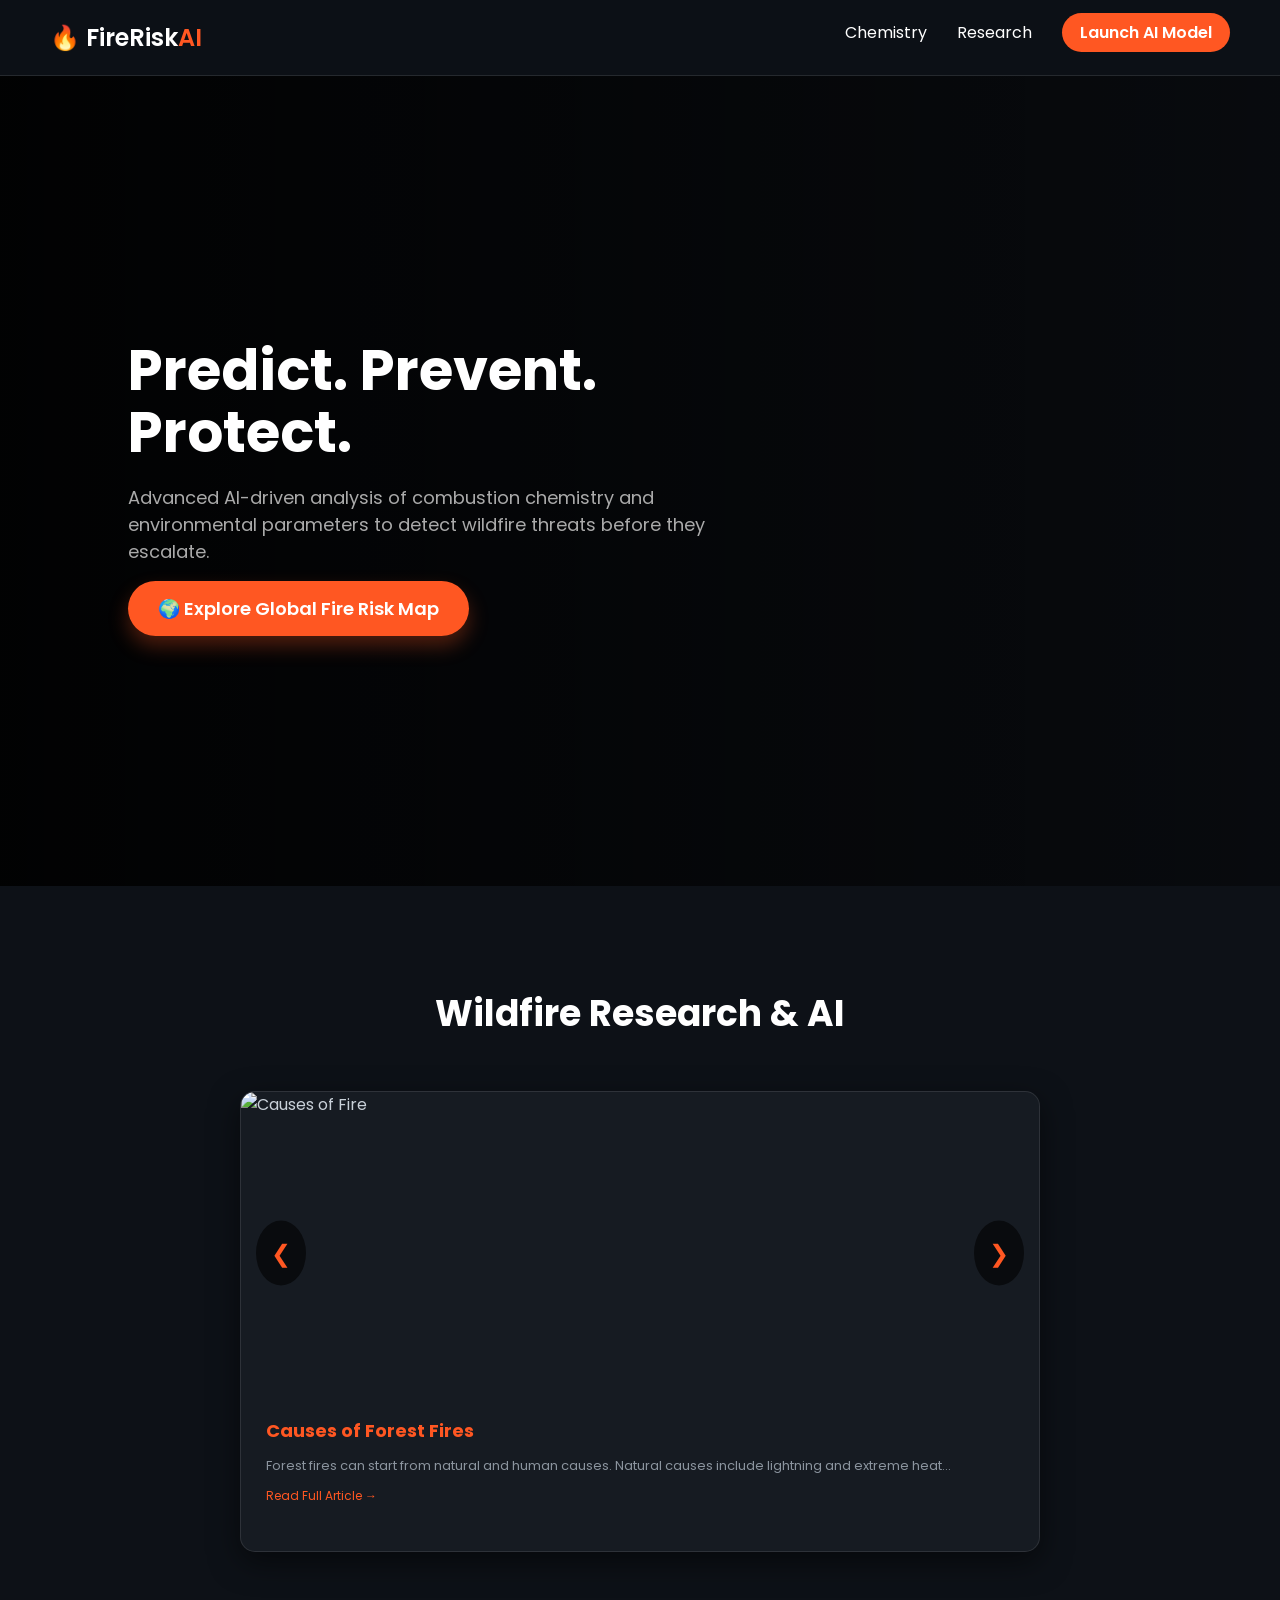
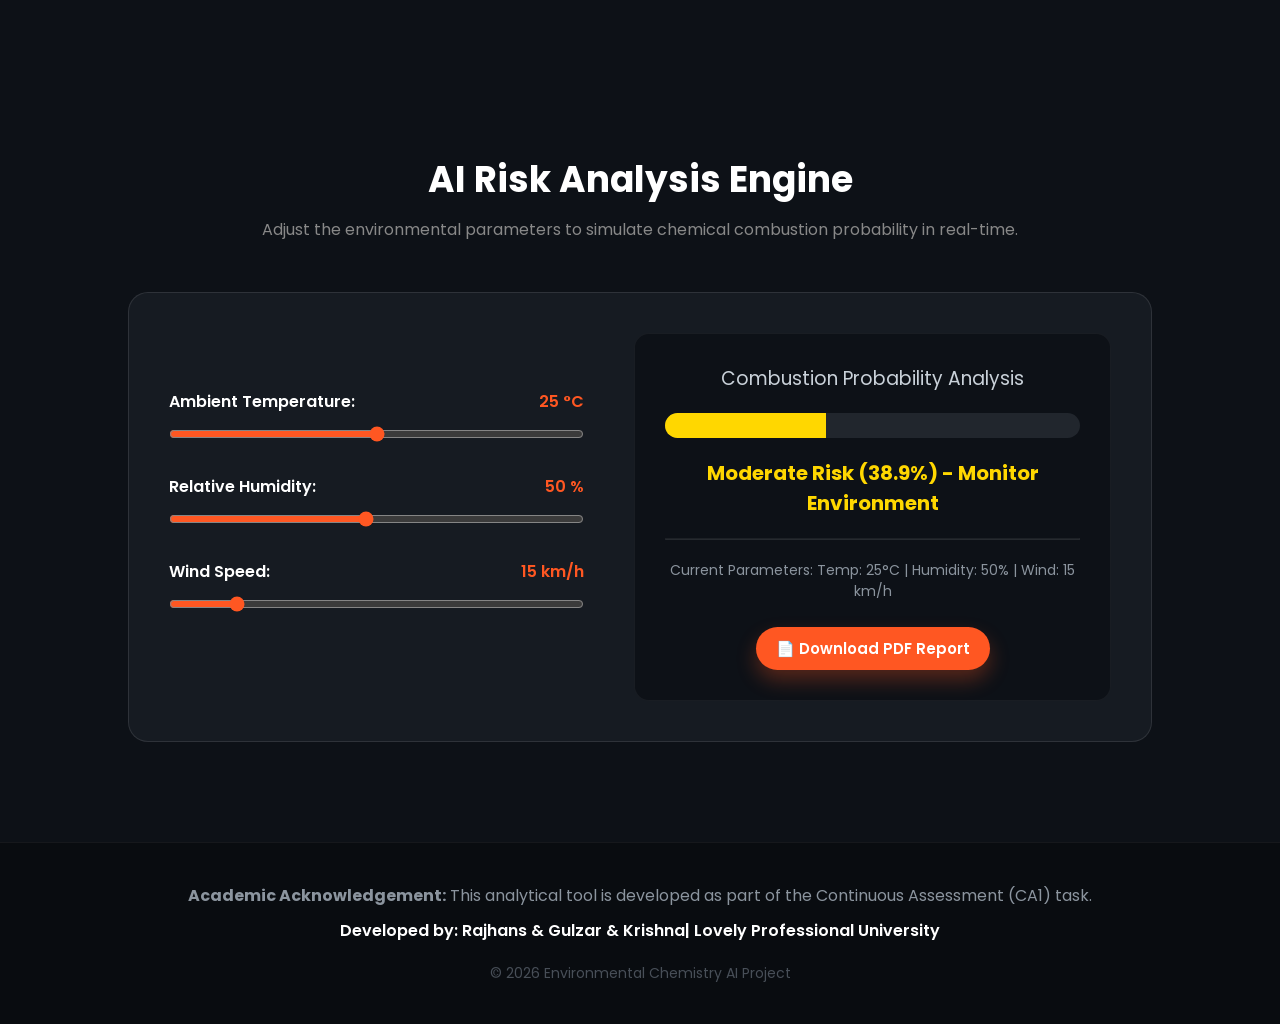
==== index.html @ 0f7d73d2 "feat: add global fire risk map" ====
<!DOCTYPE html>
<html lang="en">
<head>
    <meta charset="UTF-8">
    <meta name="viewport" content="width=device-width, initial-scale=1.0">
    <title>AI Wildfire Predictor</title>
    <link rel="stylesheet" href="style.css">
</head>
<body>

    <header class="glass-nav">
        <div class="logo">🔥 FireRisk<span>AI</span></div>
        <nav>
            <ul>
                <li><a href="#chemistry">Chemistry</a></li>
                <li><a href="#facts">Research</a></li>
                <li><a href="#calculator" class="btn-nav">Launch AI Model</a></li>
            </ul>
        </nav>
    </header>

    <section id="hero">
        <div class="hero-overlay">
            <div class="hero-content">
                <h1>Predict. Prevent. Protect.</h1>
                <p>Advanced AI-driven analysis of combustion chemistry and environmental parameters to detect wildfire threats before they escalate.</p>
                <a href="map.html" target="_blank" class="btn-primary">🌍 Explore Global Fire Risk Map</a>
            </div>
        </div>
    </section>

    <section id="chemistry" class="section-container">
        <h2 class="section-title">Wildfire Research & AI</h2>
        
        <div class="slider-wrapper">
            <button class="slide-arrow left-arrow" onclick="moveSlide(-1)">&#10094;</button>
            
            <div class="slider-track" id="slider-track">
                
                <!-- Slide 1 -->
                <a href="topic1.html" target="_blank" class="slide-card" style="text-decoration: none; color: inherit;">
                    <img src="https://images.unsplash.com/photo-1504297050568-910d24c426d3?q=80&w=800&auto=format&fit=crop" alt="Causes of Fire" style="width: 100%; height: 300px; object-fit: cover;">
                    <div class="card-content">
                        <h3 id="heading-1" style="font-size: 18px;">Causes of Forest Fires</h3>
                        <p id="text-1" style="font-size: 13px;">Forest fires can start from natural and human causes. Natural causes include lightning and extreme heat...</p>
                        <span style="color: #ff5722; font-size: 12px; margin-top: 10px; display: block;">Read Full Article &rarr;</span>
                    </div>
                </a>

                <!-- Slide 2 -->
                <a href="topic2.html" target="_blank" class="slide-card" style="text-decoration: none; color: inherit;">
                    <img src="https://images.unsplash.com/photo-1517594422361-5e18a4049880?q=80&w=800&auto=format&fit=crop" alt="Impact of Wildfires" style="width: 100%; height: 300px; object-fit: cover;">
                    <div class="card-content">
                        <h3 id="heading-2" style="font-size: 18px;">Scale and Impact</h3>
                        <p id="text-2" style="font-size: 13px;">Wildfires cause enormous environmental and economic losses. Globally, hundreds of millions of hectares are affected...</p>
                        <span style="color: #ff5722; font-size: 12px; margin-top: 10px; display: block;">Read Full Article &rarr;</span>
                    </div>
                </a>

                <!-- Slide 3 -->
                <a href="topic3.html" target="_blank" class="slide-card" style="text-decoration: none; color: inherit;">
                    <img src="https://images.unsplash.com/photo-1451187580459-43490279c0fa?q=80&w=800&auto=format&fit=crop" alt="AI and Satellite Detection" style="width: 100%; height: 300px; object-fit: cover;">
                    <div class="card-content">
                        <h3 id="heading-3" style="font-size: 18px;">Role of AI</h3>
                        <p id="text-3" style="font-size: 13px;">AI reduces damage through early detection and risk analysis. Systems analyse images from cameras and satellites...</p>
                        <span style="color: #ff5722; font-size: 12px; margin-top: 10px; display: block;">Read Full Article &rarr;</span>
                    </div>
                </a>

                <!-- Slide 4 -->
                <a href="topic4.html" target="_blank" class="slide-card" style="text-decoration: none; color: inherit;">
                    <img src="https://images.unsplash.com/photo-1518770660439-4636190af475?q=80&w=800&auto=format&fit=crop" alt="Technology and Sensors" style="width: 100%; height: 300px; object-fit: cover;">
                    <div class="card-content">
                        <h3 id="heading-4" style="font-size: 18px;">Early Detection</h3>
                        <p id="text-4" style="font-size: 13px;">AI reduces the time between ignition and detection. Modern systems combine AI with surveillance cameras and sensors...</p>
                        <span style="color: #ff5722; font-size: 12px; margin-top: 10px; display: block;">Read Full Article &rarr;</span>
                    </div>
                </a>

                <!-- Slide 5 -->
                <a href="topic5.html" target="_blank" class="slide-card" style="text-decoration: none; color: inherit;">
                    <img src="https://images.unsplash.com/photo-1551288049-bebda4e38f71?q=80&w=800&auto=format&fit=crop" alt="Future AI Data" style="width: 100%; height: 300px; object-fit: cover;">
                    <div class="card-content">
                        <h3 id="heading-5" style="font-size: 18px;">Future Potential</h3>
                        <p id="text-5" style="font-size: 13px;">AI in wildfire management is developing beyond simple fire detection. Systems combine camera images, satellite data...</p>
                        <span style="color: #ff5722; font-size: 12px; margin-top: 10px; display: block;">Read Full Article &rarr;</span>
                    </div>
                </a>

            </div>
            
            <button class="slide-arrow right-arrow" onclick="moveSlide(1)">&#10095;</button>
        </div>
    </section>

    <section id="calculator" class="section-container bg-dark-glass">
        <h2 class="section-title text-orange">AI Risk Analysis Engine</h2>
        <p class="subtitle">Adjust the environmental parameters to simulate chemical combustion probability in real-time.</p>
        
        <div class="dashboard">
            <div class="controls">
                <div class="slider-group">
                    <label>Ambient Temperature: <span id="temp-val" class="val-highlight">25 °C</span></label>
                    <input type="range" id="temp" min="0" max="50" value="25" oninput="updateRisk()">
                </div>
                <div class="slider-group">
                    <label>Relative Humidity: <span id="hum-val" class="val-highlight">50 %</span></label>
                    <input type="range" id="humidity" min="5" max="100" value="50" oninput="updateRisk()">
                </div>
                <div class="slider-group">
                    <label>Wind Speed: <span id="wind-val" class="val-highlight">15 km/h</span></label>
                    <input type="range" id="wind" min="0" max="100" value="15" oninput="updateRisk()">
                </div>
            </div>

            <!-- Updated Result Display with PDF Feature -->
            <div class="result-display" id="report-content" style="padding: 30px; background: #0d1117; border-radius: 15px;">
                <h3 style="color: #c9d1d9; margin-bottom: 20px;">Combustion Probability Analysis</h3>
                <div class="progress-bar-container">
                    <div id="risk-progress" class="progress-fill"></div>
                </div>
                <h2 id="risk-text">Moderate Risk (42.5%) - Monitor Environment</h2>
                
                <hr style="margin: 20px 0; border-color: rgba(255,255,255,0.1);">
                <p id="report-details" style="color: #8b949e; font-size: 14px; margin-bottom: 25px;">
                    Current Parameters: Temp: 25°C | Humidity: 50% | Wind: 15 km/h
                </p>
                
                <button id="download-btn" class="btn-primary" onclick="downloadReport()" style="font-size: 15px; padding: 10px 20px; border: none; cursor: pointer; display: inline-block;">
                    📄 Download PDF Report
                </button>
            </div>
        </div>
    </section>

    <footer>
        <div class="footer-content">
            <p class="ack"><strong>Academic Acknowledgement:</strong> This analytical tool is developed as part of the Continuous Assessment (CA1) task.</p>
            <p class="student-info">Developed by: Rajhans & Gulzar & Krishna| Lovely Professional University</p>
            <p class="copyright">&copy; 2026 Environmental Chemistry AI Project</p>
        </div>
    </footer>

    <!-- Added html2pdf library -->
    <script src="https://cdnjs.cloudflare.com/ajax/libs/html2pdf.js/0.10.1/html2pdf.bundle.min.js"></script>
    <script src="script.js"></script>
</body>
</html>
---- style.css ----
/* Modern UI Setup */
@import url('https://fonts.googleapis.com/css2?family=Poppins:wght@300;400;600&display=swap');

* {
    margin: 0;
    padding: 0;
    box-sizing: border-box;
    font-family: 'Poppins', sans-serif;
    scroll-behavior: smooth;
}

body {
    background-color: #0d1117; /* Premium Dark Background */
    color: #c9d1d9;
}

/* Glassmorphism Navbar */
.glass-nav {
    position: sticky;
    top: 0;
    z-index: 1000;
    background: rgba(13, 17, 23, 0.85);
    backdrop-filter: blur(10px);
    display: flex;
    justify-content: space-between;
    padding: 20px 50px;
    border-bottom: 1px solid rgba(255,255,255,0.1);
}

.logo {
    font-size: 24px;
    font-weight: 600;
    color: #fff;
}

.logo span { color: #ff5722; }

nav ul {
    list-style: none;
    display: flex;
    align-items: center;
    gap: 30px;
}

nav ul a {
    color: #fff;
    text-decoration: none;
    font-weight: 400;
    transition: 0.3s;
}

nav ul a:hover { color: #ff5722; }

.btn-nav {
    background: #ff5722;
    padding: 8px 18px;
    border-radius: 20px;
    font-weight: 600;
}

.btn-nav:hover { background: #e64a19; color: #fff; }

/* Hero Section with Real Image background */
#hero {
    background: url('https://images.unsplash.com/photo-1600078686880-9279a0b1bc67?q=80&w=1920&auto=format&fit=crop') center/cover no-repeat;
    height: 90vh;
    position: relative;
}

.hero-overlay {
    background: linear-gradient(to right, rgba(0,0,0,0.9), rgba(0,0,0,0.4));
    height: 100%;
    display: flex;
    align-items: center;
    padding: 0 10%;
}

.hero-content { max-width: 650px; }

.hero-content h1 {
    font-size: 56px;
    line-height: 1.1;
    color: #fff;
    margin-bottom: 20px;
}

.hero-content p {
    font-size: 18px;
    color: #aaa;
    margin-bottom: 30px;
}

.btn-primary {
    background: #ff5722;
    color: #fff;
    padding: 15px 30px;
    border-radius: 30px;
    text-decoration: none;
    font-size: 18px;
    font-weight: 600;
    box-shadow: 0 10px 20px rgba(255, 87, 34, 0.3);
    transition: 0.3s;
}

.btn-primary:hover {
    transform: translateY(-3px);
    box-shadow: 0 15px 25px rgba(255, 87, 34, 0.5);
}

/* Sections */
.section-container {
    padding: 100px 10%;
}

.section-title {
    font-size: 36px;
    color: #fff;
    text-align: center;
    margin-bottom: 50px;
}

.subtitle {
    text-align: center;
    color: #888;
    margin-top: -40px;
    margin-bottom: 50px;
    font-size: 16px;
}

/* Modern Image Cards */
.grid-cards {
    display: grid;
    grid-template-columns: repeat(auto-fit, minmax(300px, 1fr));
    gap: 30px;
}

.modern-card {
    background: #161b22;
    border-radius: 15px;
    overflow: hidden;
    border: 1px solid rgba(255,255,255,0.05);
    transition: 0.4s;
}

.modern-card:hover {
    transform: translateY(-10px);
    border-color: #ff5722;
    box-shadow: 0 10px 30px rgba(255,87,34,0.1);
}

.modern-card img {
    width: 100%;
    height: 220px;
    object-fit: cover;
}

.card-content { padding: 25px; }

.card-content h3 {
    color: #ff5722;
    margin-bottom: 12px;
    font-size: 22px;
}

.card-content p { color: #8b949e; font-size: 15px; line-height: 1.6; }

/* Dashboard UI for Calculator */
.dashboard {
    display: flex;
    gap: 50px;
    background: #161b22;
    padding: 40px;
    border-radius: 20px;
    border: 1px solid rgba(255,255,255,0.1);
    align-items: center;
    flex-wrap: wrap;
}

.controls { flex: 1; min-width: 300px; }

.slider-group { margin-bottom: 25px; }

.slider-group label {
    display: flex;
    justify-content: space-between;
    margin-bottom: 10px;
    font-weight: 600;
    color: #fff;
}

.val-highlight { color: #ff5722; }

input[type=range] {
    width: 100%;
    accent-color: #ff5722;
    cursor: pointer;
}

/* Dynamic Result Display */
.result-display {
    flex: 1;
    min-width: 300px;
    text-align: center;
    background: #0d1117;
    padding: 40px;
    border-radius: 15px;
    border: 1px solid rgba(255,255,255,0.05);
}

.result-display h3 { color: #8b949e; margin-bottom: 20px; font-weight: 400; }

.progress-bar-container {
    width: 100%;
    height: 25px;
    background: #21262d;
    border-radius: 15px;
    overflow: hidden;
    margin-bottom: 20px;
}

.progress-fill {
    height: 100%;
    width: 42.5%;
    background: #ffd700;
    transition: width 0.4s ease, background-color 0.4s ease;
}

#risk-text { font-size: 20px; color: #ffd700; }

footer {
    text-align: center;
    padding: 40px;
    background: #090c10;
    border-top: 1px solid rgba(255,255,255,0.05);
}

.ack { color: #8b949e; margin-bottom: 10px; }
.student-info { color: #fff; font-weight: 600; margin-bottom: 20px; }
.copyright { color: #484f58; font-size: 14px; }

/* --- New Slider Styles --- */
.slider-wrapper {
    position: relative;
    max-width: 800px;
    margin: 0 auto;
    overflow: hidden; /* Hides the slides that go outside the container */
    background: #161b22;
    border-radius: 15px;
    border: 1px solid rgba(255,255,255,0.1);
    box-shadow: 0 10px 30px rgba(0,0,0,0.5);
}

.slider-track {
    display: flex;
    transition: transform 0.5s ease-in-out;
    width: 500%; /* 500% width for 5 slides */
}

.slide-card {
    width: 20%; /* Each slide takes 1/5th of the track */
    flex-shrink: 0;
    display: flex;
    flex-direction: column;
}

/* Image Placeholder Style */
.image-placeholder {
    width: 100%;
    height: 300px;
    background: #21262d;
    display: flex;
    align-items: center;
    justify-content: center;
    color: #8b949e;
    font-size: 18px;
    border-bottom: 2px dashed #484f58;
}

.slide-arrow {
    position: absolute;
    top: 35%;
    transform: translateY(-50%);
    background: rgba(0,0,0,0.6);
    color: #ff5722;
    border: none;
    font-size: 24px;
    padding: 15px;
    cursor: pointer;
    z-index: 10;
    border-radius: 50%;
    transition: 0.3s;
}

.slide-arrow:hover {
    background: #ff5722;
    color: #fff;
}

.left-arrow { left: 15px; }
.right-arrow { right: 15px; }
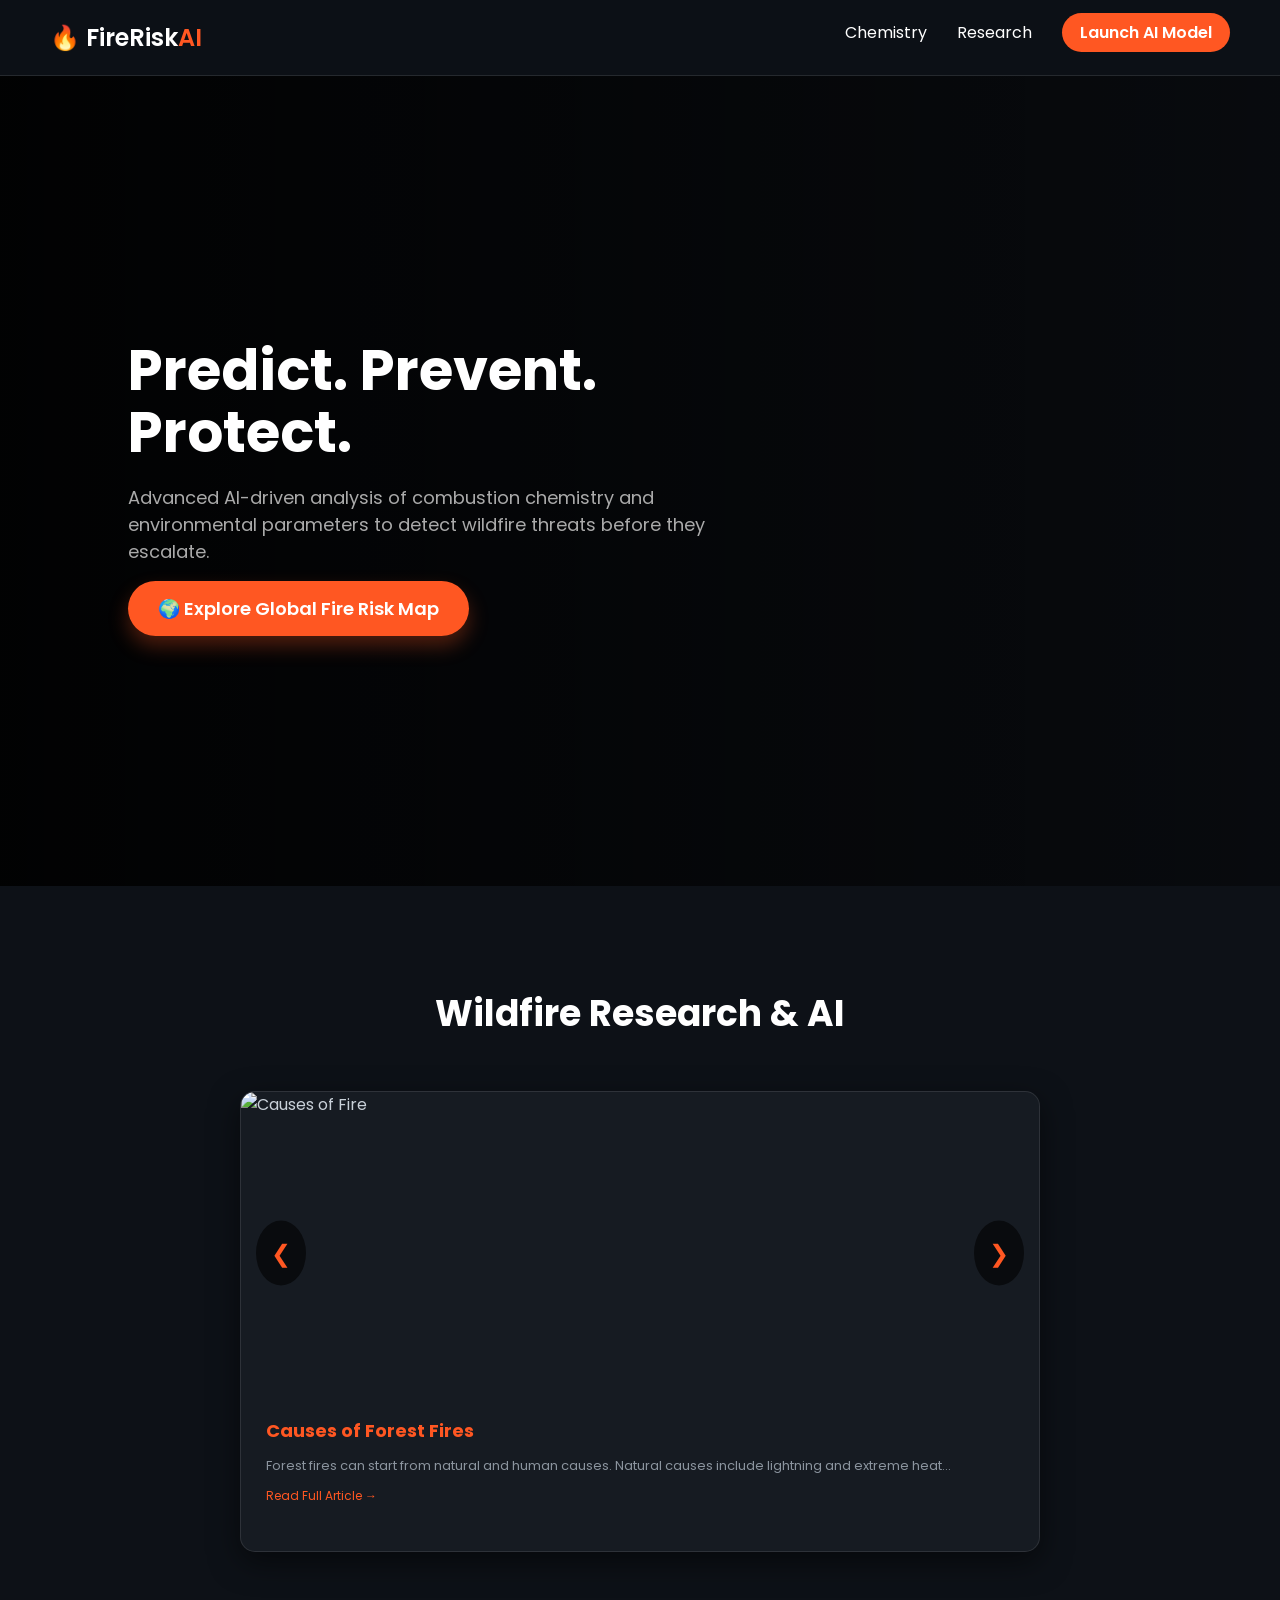
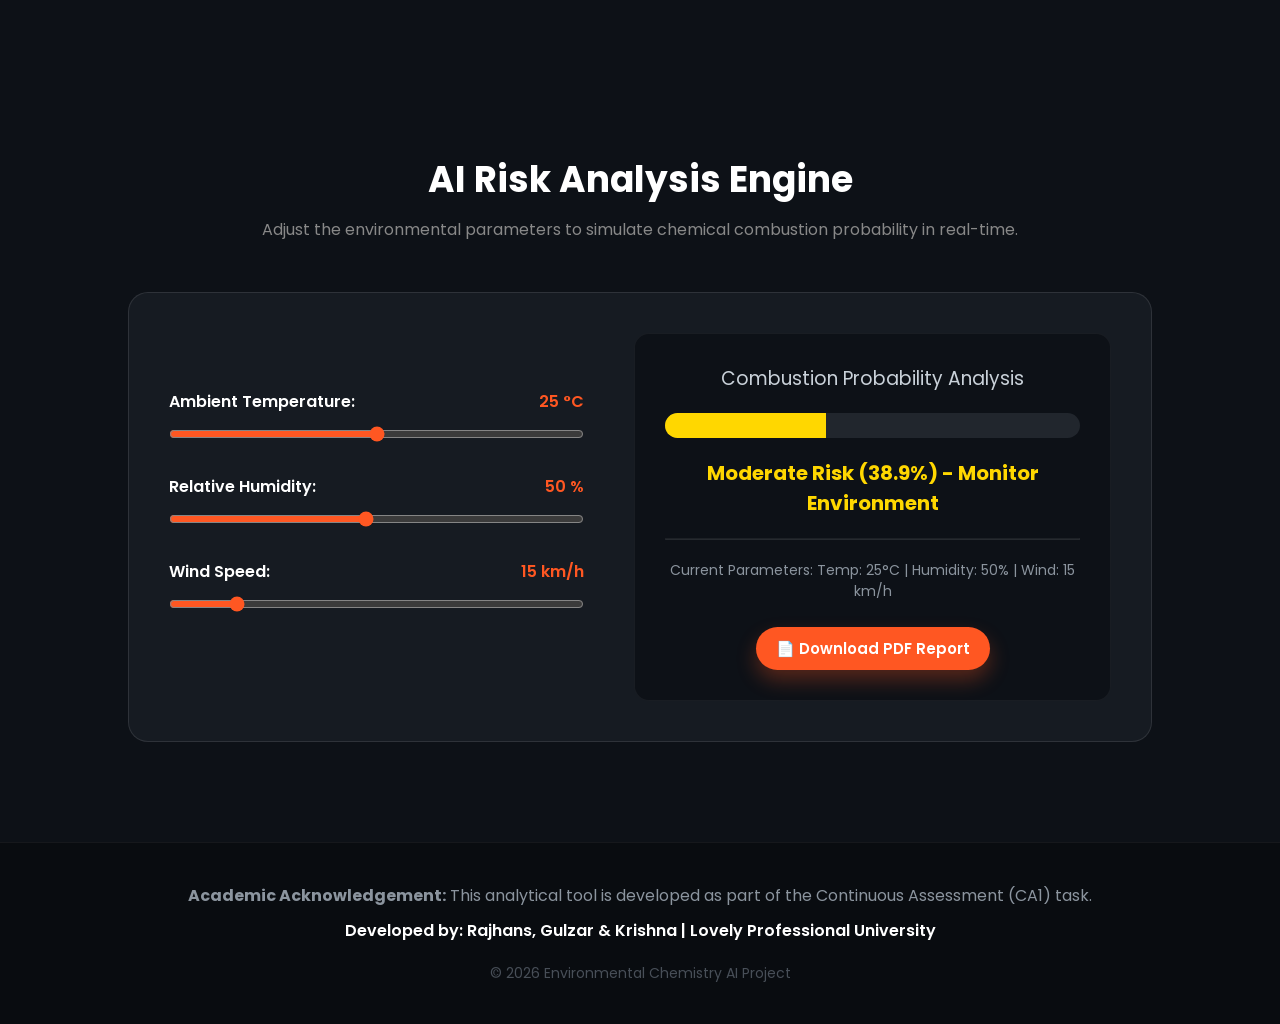
==== commit 3cb38227: "feat: add mobile menu" ====
--- a/index.html
+++ b/index.html
@@ -10,8 +10,11 @@
 
     <header class="glass-nav">
         <div class="logo">🔥 FireRisk<span>AI</span></div>
+        <!-- Hamburger Icon for Mobile -->
+        <div class="hamburger" id="hamburger">&#9776;</div>
         <nav>
-            <ul>
+            <!-- Added ID for JavaScript -->
+            <ul id="nav-links">
                 <li><a href="#chemistry">Chemistry</a></li>
                 <li><a href="#facts">Research</a></li>
                 <li><a href="#calculator" class="btn-nav">Launch AI Model</a></li>
@@ -113,7 +116,6 @@
                 </div>
             </div>
 
-            <!-- Updated Result Display with PDF Feature -->
             <div class="result-display" id="report-content" style="padding: 30px; background: #0d1117; border-radius: 15px;">
                 <h3 style="color: #c9d1d9; margin-bottom: 20px;">Combustion Probability Analysis</h3>
                 <div class="progress-bar-container">
@@ -136,12 +138,11 @@
     <footer>
         <div class="footer-content">
             <p class="ack"><strong>Academic Acknowledgement:</strong> This analytical tool is developed as part of the Continuous Assessment (CA1) task.</p>
-            <p class="student-info">Developed by: Rajhans & Gulzar & Krishna| Lovely Professional University</p>
+            <p class="student-info">Developed by: Rajhans, Gulzar & Krishna | Lovely Professional University</p>
             <p class="copyright">&copy; 2026 Environmental Chemistry AI Project</p>
         </div>
     </footer>
 
-    <!-- Added html2pdf library -->
     <script src="https://cdnjs.cloudflare.com/ajax/libs/html2pdf.js/0.10.1/html2pdf.bundle.min.js"></script>
     <script src="script.js"></script>
 </body>
--- a/style.css
+++ b/style.css
@@ -10,7 +10,7 @@
 }
 
 body {
-    background-color: #0d1117; /* Premium Dark Background */
+    background-color: #0d1117; 
     color: #c9d1d9;
 }
 
@@ -35,6 +35,14 @@
 
 .logo span { color: #ff5722; }
 
+/* --- Hamburger Menu Icon (Hidden on Desktop) --- */
+.hamburger {
+    display: none;
+    font-size: 28px;
+    color: #fff;
+    cursor: pointer;
+}
+
 nav ul {
     list-style: none;
     display: flex;
@@ -60,7 +68,7 @@
 
 .btn-nav:hover { background: #e64a19; color: #fff; }
 
-/* Hero Section with Real Image background */
+/* Hero Section */
 #hero {
     background: url('https://images.unsplash.com/photo-1600078686880-9279a0b1bc67?q=80&w=1920&auto=format&fit=crop') center/cover no-repeat;
     height: 90vh;
@@ -126,43 +134,6 @@
     margin-bottom: 50px;
     font-size: 16px;
 }
-
-/* Modern Image Cards */
-.grid-cards {
-    display: grid;
-    grid-template-columns: repeat(auto-fit, minmax(300px, 1fr));
-    gap: 30px;
-}
-
-.modern-card {
-    background: #161b22;
-    border-radius: 15px;
-    overflow: hidden;
-    border: 1px solid rgba(255,255,255,0.05);
-    transition: 0.4s;
-}
-
-.modern-card:hover {
-    transform: translateY(-10px);
-    border-color: #ff5722;
-    box-shadow: 0 10px 30px rgba(255,87,34,0.1);
-}
-
-.modern-card img {
-    width: 100%;
-    height: 220px;
-    object-fit: cover;
-}
-
-.card-content { padding: 25px; }
-
-.card-content h3 {
-    color: #ff5722;
-    margin-bottom: 12px;
-    font-size: 22px;
-}
-
-.card-content p { color: #8b949e; font-size: 15px; line-height: 1.6; }
 
 /* Dashboard UI for Calculator */
 .dashboard {
@@ -238,12 +209,12 @@
 .student-info { color: #fff; font-weight: 600; margin-bottom: 20px; }
 .copyright { color: #484f58; font-size: 14px; }
 
-/* --- New Slider Styles --- */
+/* --- Slider Styles --- */
 .slider-wrapper {
     position: relative;
     max-width: 800px;
     margin: 0 auto;
-    overflow: hidden; /* Hides the slides that go outside the container */
+    overflow: hidden;
     background: #161b22;
     border-radius: 15px;
     border: 1px solid rgba(255,255,255,0.1);
@@ -253,28 +224,25 @@
 .slider-track {
     display: flex;
     transition: transform 0.5s ease-in-out;
-    width: 500%; /* 500% width for 5 slides */
+    width: 500%;
 }
 
 .slide-card {
-    width: 20%; /* Each slide takes 1/5th of the track */
+    width: 20%;
     flex-shrink: 0;
     display: flex;
     flex-direction: column;
 }
 
-/* Image Placeholder Style */
-.image-placeholder {
-    width: 100%;
-    height: 300px;
-    background: #21262d;
-    display: flex;
-    align-items: center;
-    justify-content: center;
-    color: #8b949e;
-    font-size: 18px;
-    border-bottom: 2px dashed #484f58;
-}
+.card-content { padding: 25px; }
+
+.card-content h3 {
+    color: #ff5722;
+    margin-bottom: 12px;
+    font-size: 22px;
+}
+
+.card-content p { color: #8b949e; font-size: 15px; line-height: 1.6; }
 
 .slide-arrow {
     position: absolute;
@@ -297,4 +265,87 @@
 }
 
 .left-arrow { left: 15px; }
-.right-arrow { right: 15px; }+.right-arrow { right: 15px; }
+
+/* --- Exact Mobile Responsiveness Fix --- */
+@media screen and (max-width: 768px) {
+    /* Navbar & Hamburger Fix */
+    .glass-nav {
+        flex-direction: row; 
+        justify-content: space-between;
+        align-items: center;
+        padding: 15px 20px;
+        flex-wrap: wrap; 
+    }
+    
+    .hamburger {
+        display: block; 
+    }
+    
+    nav {
+        width: 100%;
+    }
+    
+    nav ul {
+        display: none; 
+        flex-direction: column;
+        width: 100%;
+        text-align: center;
+        gap: 15px;
+        padding-top: 15px;
+        margin-top: 15px;
+        border-top: 1px solid rgba(255,255,255,0.1);
+    }
+    
+    nav ul.show {
+        display: flex;
+    }
+
+    /* Main Sections Padding */
+    .section-container {
+        padding: 50px 5%;
+    }
+    
+    body {
+        overflow-x: hidden;
+    }
+
+    /* Hero Text Size */
+    .hero-content h1 {
+        font-size: 36px;
+    }
+    .hero-content p {
+        font-size: 16px;
+    }
+
+    /* Calculator Dashboard Layout */
+    .dashboard {
+        flex-direction: column; 
+        padding: 20px;
+        gap: 30px;
+    }
+    
+    .controls, .result-display {
+        width: 100%;
+        min-width: 100%;
+    }
+
+    /* Slider Adjustments */
+    .slide-arrow {
+        padding: 10px;
+        font-size: 18px;
+    }
+    
+    /* Map Adjustments */
+    #map-container {
+        width: 95%;
+        height: 60vh;
+        margin: 15px auto;
+    }
+    
+    /* General Buttons & Inputs */
+    .btn-primary, .btn-back, input[type="range"] {
+        width: 100%;
+        box-sizing: border-box;
+    }
+}
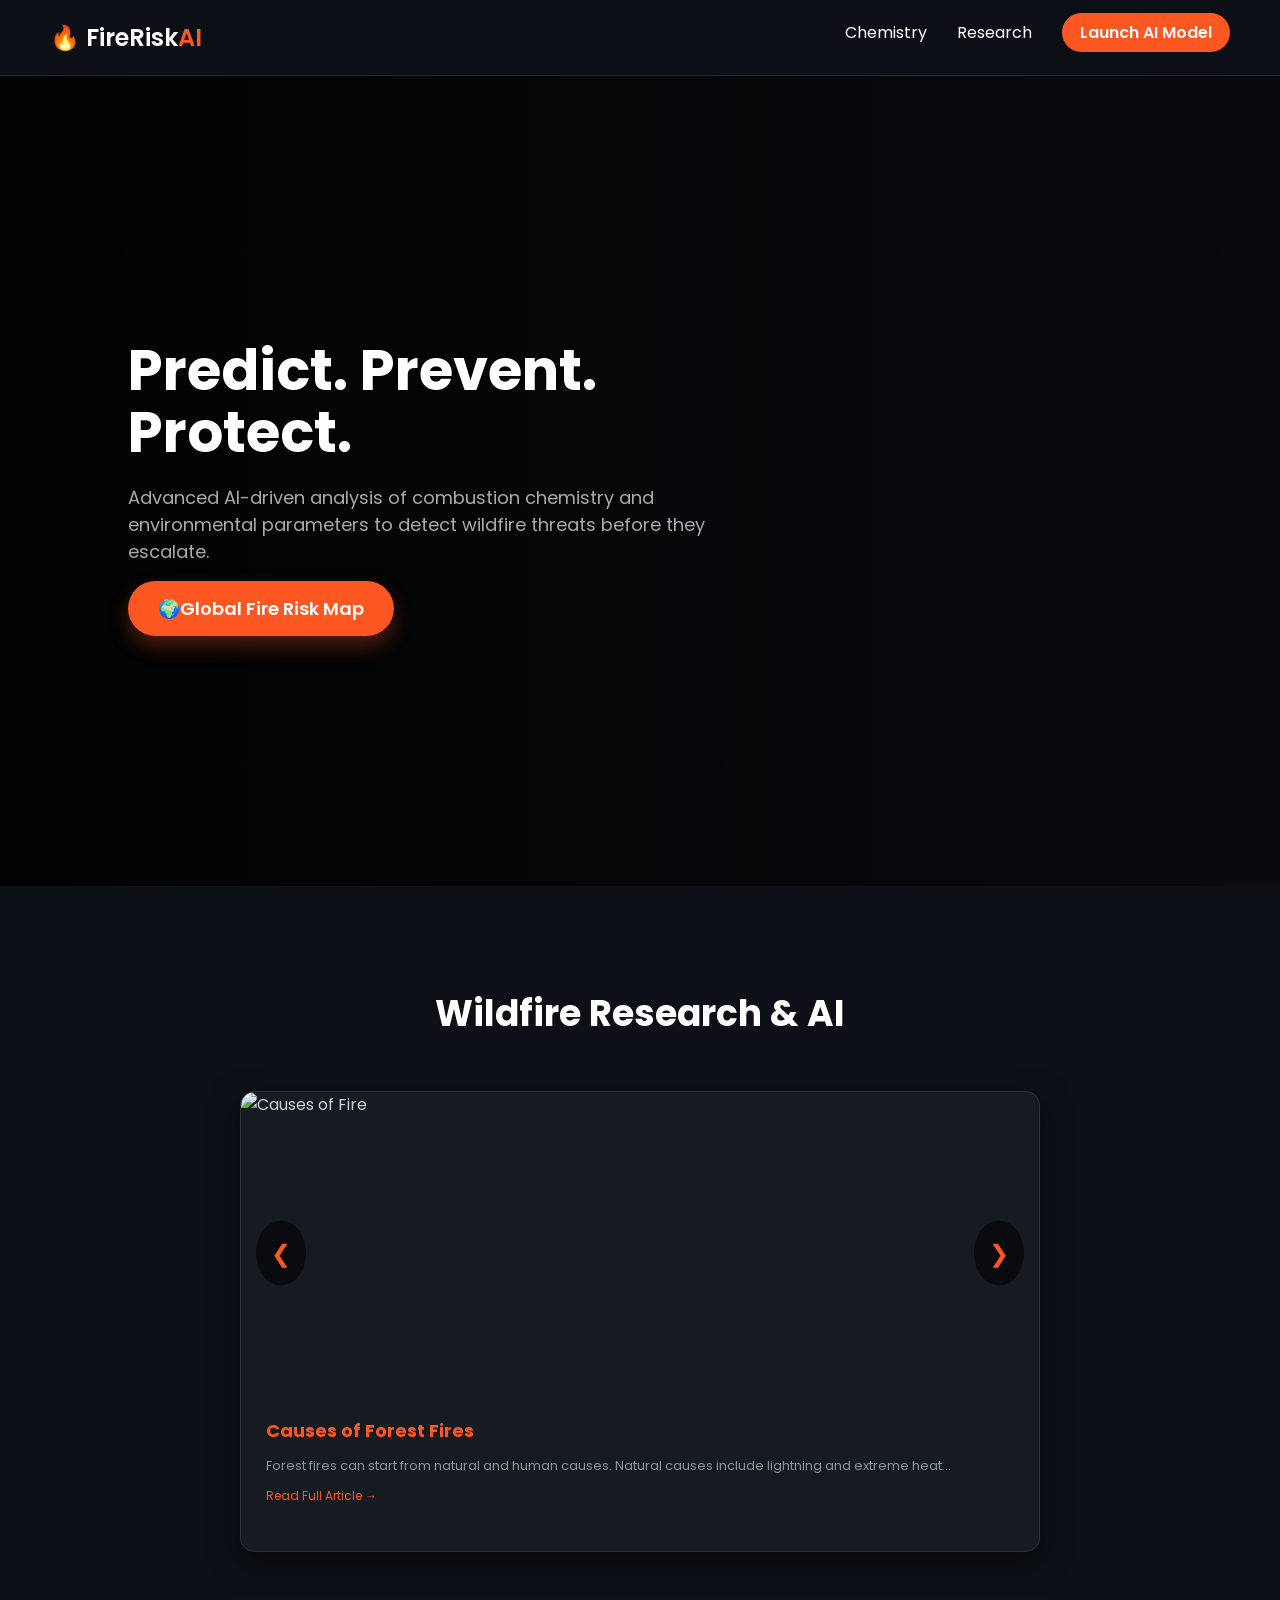
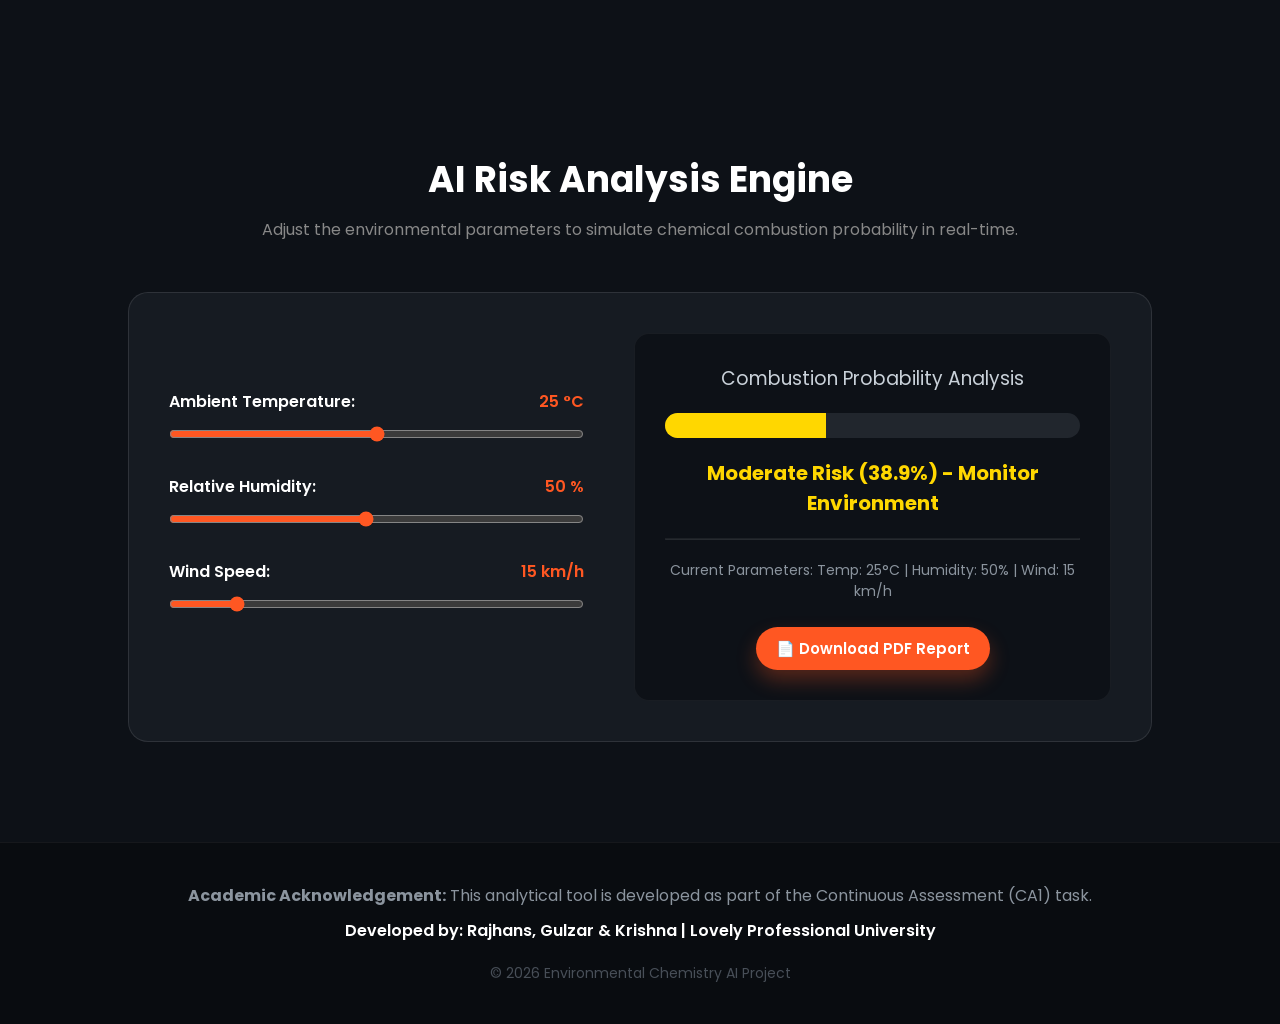
==== commit e8ec7f86: "fix a bug" ====
--- a/index.html
+++ b/index.html
@@ -27,7 +27,7 @@
             <div class="hero-content">
                 <h1>Predict. Prevent. Protect.</h1>
                 <p>Advanced AI-driven analysis of combustion chemistry and environmental parameters to detect wildfire threats before they escalate.</p>
-                <a href="map.html" target="_blank" class="btn-primary">🌍 Explore Global Fire Risk Map</a>
+                <a href="map.html" target="_blank" class="btn-primary">🌍Global Fire Risk Map</a>
             </div>
         </div>
     </section>
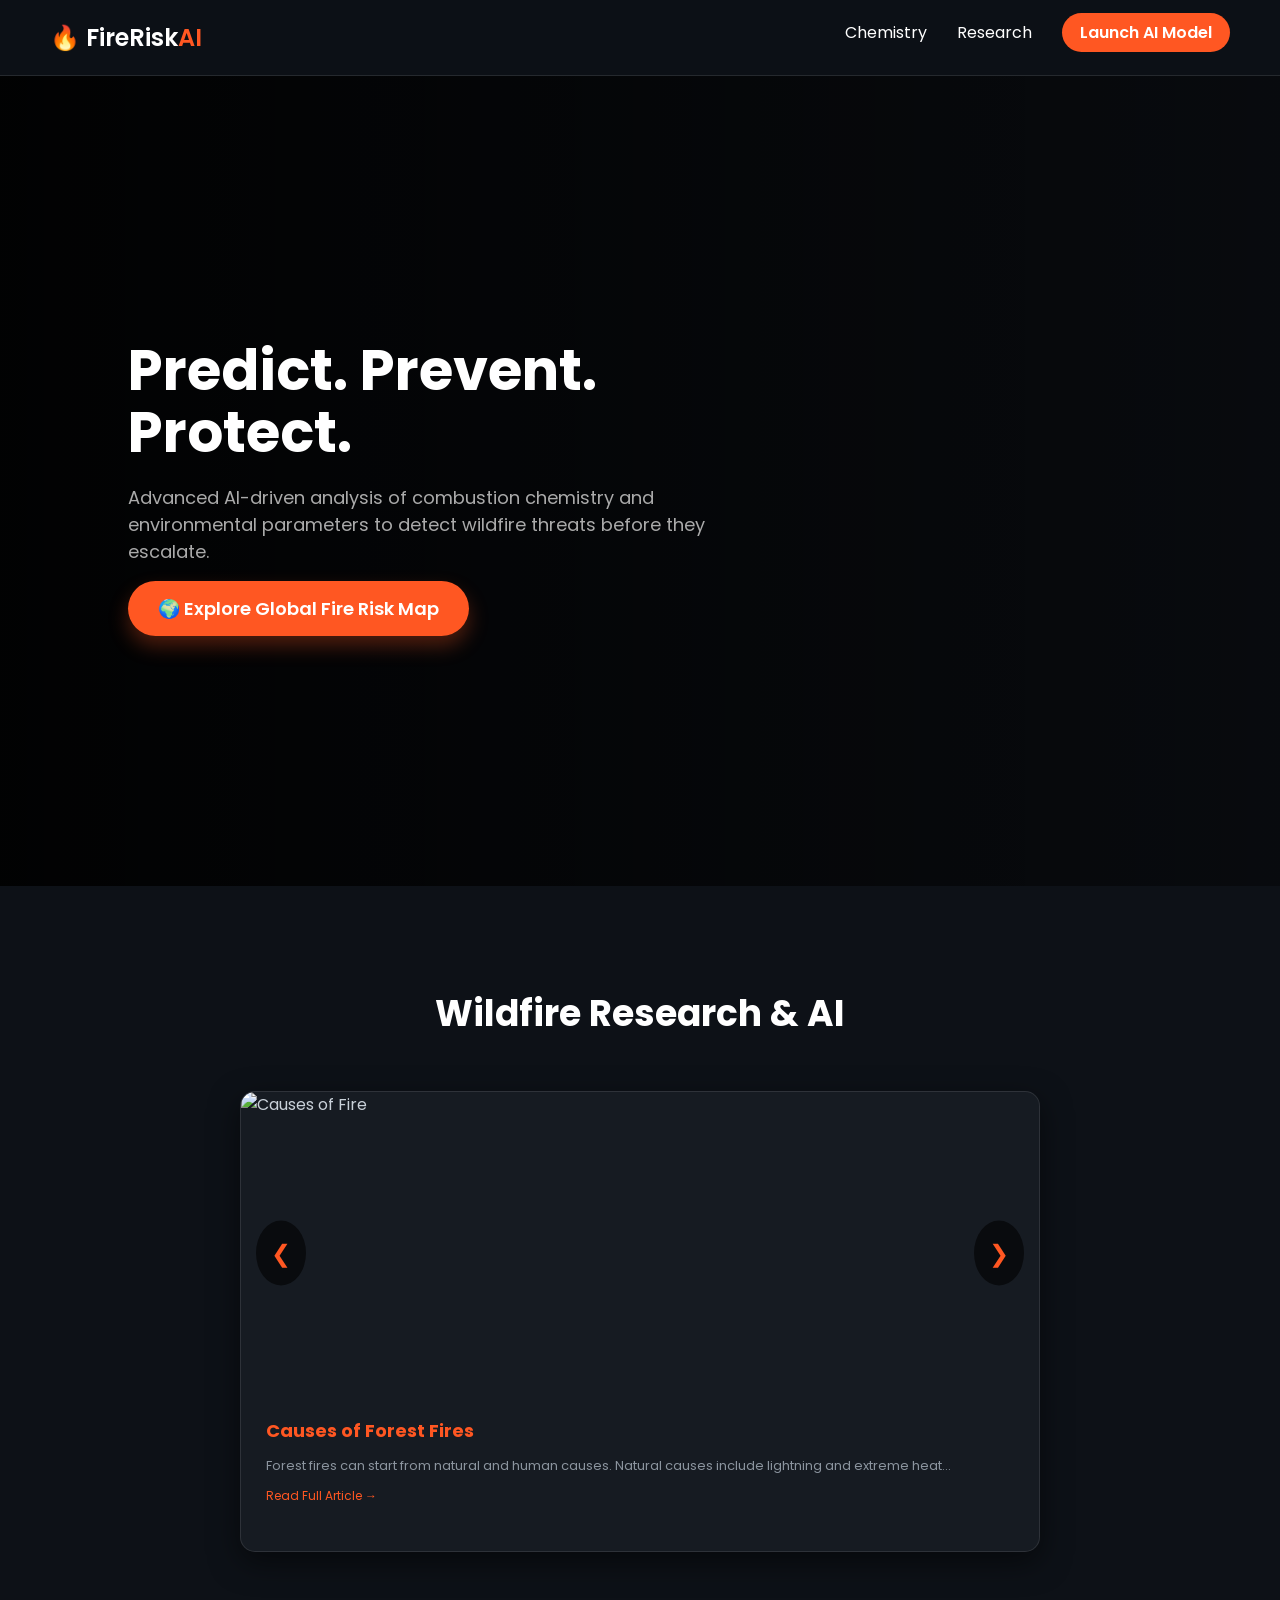
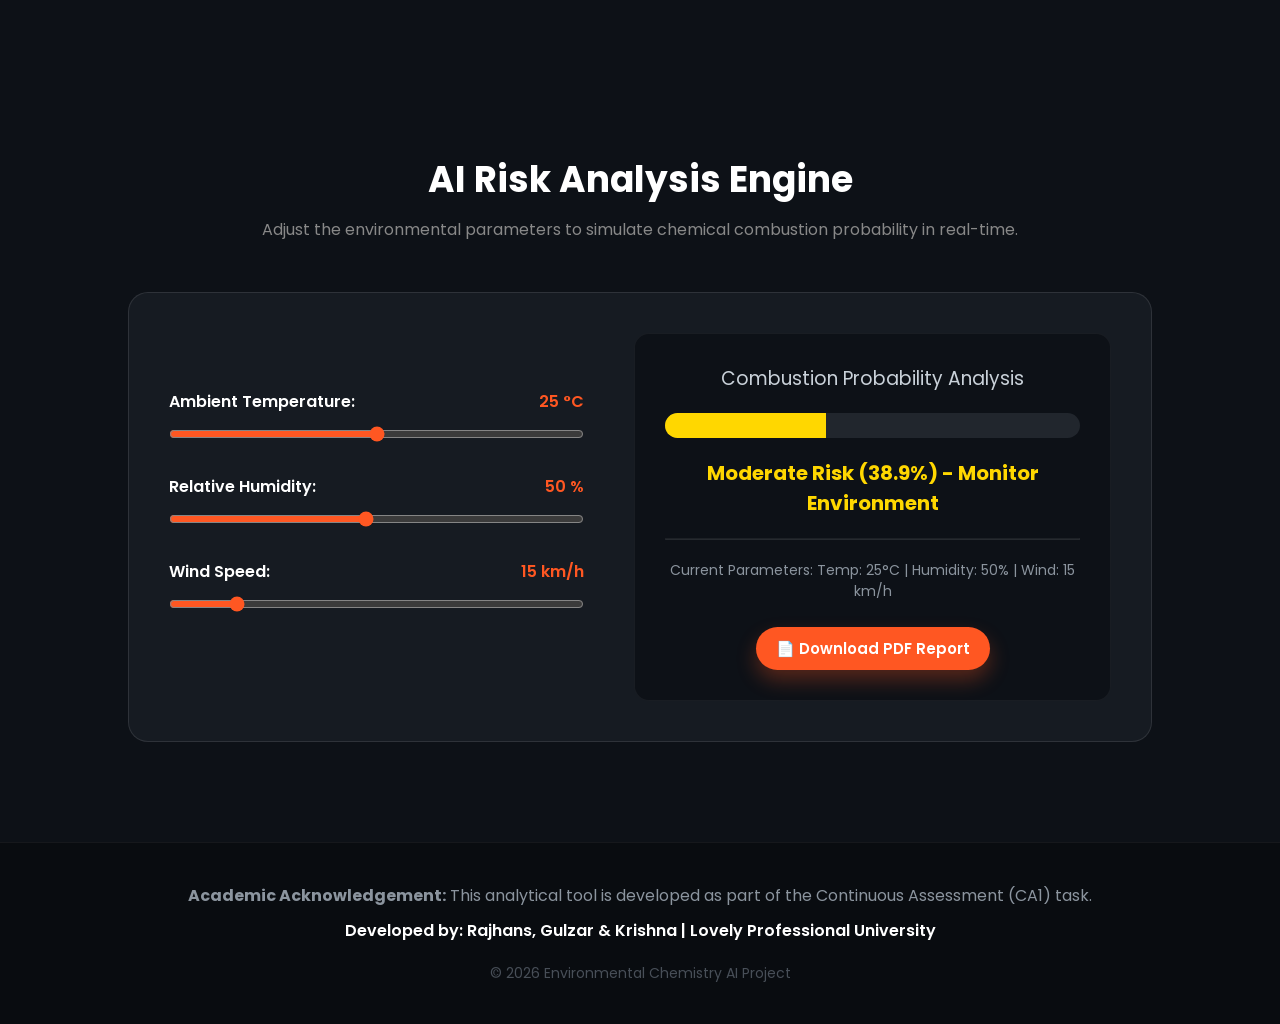
==== commit ae288d79: "fix: resolve broken slider images and improve mobile UI spacing" ====
--- a/index.html
+++ b/index.html
@@ -10,10 +10,8 @@
 
     <header class="glass-nav">
         <div class="logo">🔥 FireRisk<span>AI</span></div>
-        <!-- Hamburger Icon for Mobile -->
         <div class="hamburger" id="hamburger">&#9776;</div>
         <nav>
-            <!-- Added ID for JavaScript -->
             <ul id="nav-links">
                 <li><a href="#chemistry">Chemistry</a></li>
                 <li><a href="#facts">Research</a></li>
@@ -27,7 +25,7 @@
             <div class="hero-content">
                 <h1>Predict. Prevent. Protect.</h1>
                 <p>Advanced AI-driven analysis of combustion chemistry and environmental parameters to detect wildfire threats before they escalate.</p>
-                <a href="map.html" target="_blank" class="btn-primary">🌍Global Fire Risk Map</a>
+                <a href="map.html" target="_blank" class="btn-primary">🌍 Explore Global Fire Risk Map</a>
             </div>
         </div>
     </section>
@@ -40,9 +38,9 @@
             
             <div class="slider-track" id="slider-track">
                 
-                <!-- Slide 1 -->
+                <!-- Slide 1 (Causes) -->
                 <a href="topic1.html" target="_blank" class="slide-card" style="text-decoration: none; color: inherit;">
-                    <img src="https://images.unsplash.com/photo-1504297050568-910d24c426d3?q=80&w=800&auto=format&fit=crop" alt="Causes of Fire" style="width: 100%; height: 300px; object-fit: cover;">
+                    <img src="https://images.unsplash.com/photo-1542273917363-3b1817f69a2d?q=80&w=800&auto=format&fit=crop" alt="Causes of Fire" style="width: 100%; height: 300px; object-fit: cover;">
                     <div class="card-content">
                         <h3 id="heading-1" style="font-size: 18px;">Causes of Forest Fires</h3>
                         <p id="text-1" style="font-size: 13px;">Forest fires can start from natural and human causes. Natural causes include lightning and extreme heat...</p>
@@ -50,9 +48,9 @@
                     </div>
                 </a>
 
-                <!-- Slide 2 -->
+                <!-- Slide 2 (FIXED: Using Hero Image which is guaranteed to load on your PC) -->
                 <a href="topic2.html" target="_blank" class="slide-card" style="text-decoration: none; color: inherit;">
-                    <img src="https://images.unsplash.com/photo-1517594422361-5e18a4049880?q=80&w=800&auto=format&fit=crop" alt="Impact of Wildfires" style="width: 100%; height: 300px; object-fit: cover;">
+                    <img src="https://images.unsplash.com/photo-1600078686880-9279a0b1bc67?q=80&w=800&auto=format&fit=crop" alt="Impact of Wildfires" style="width: 100%; height: 300px; object-fit: cover;">
                     <div class="card-content">
                         <h3 id="heading-2" style="font-size: 18px;">Scale and Impact</h3>
                         <p id="text-2" style="font-size: 13px;">Wildfires cause enormous environmental and economic losses. Globally, hundreds of millions of hectares are affected...</p>
--- a/style.css
+++ b/style.css
@@ -301,27 +301,47 @@
         display: flex;
     }
 
+    body {
+        overflow-x: hidden;
+    }
+
+    /* --- FIX: Hero Section Gap & UI Polish --- */
+    #hero {
+        height: auto; 
+        min-height: 60vh;
+    }
+
+    .hero-overlay {
+        padding: 80px 5% 40px 5%; 
+        align-items: flex-start; 
+    }
+
+    .hero-content {
+        text-align: left;
+    }
+
+    .hero-content h1 {
+        font-size: 2.8rem; 
+        line-height: 1.2;
+        margin-bottom: 15px;
+    }
+
+    .hero-content p {
+        font-size: 16px;
+        color: #c9d1d9; 
+        margin-bottom: 35px;
+        line-height: 1.6;
+    }
+
     /* Main Sections Padding */
     .section-container {
-        padding: 50px 5%;
-    }
-    
-    body {
-        overflow-x: hidden;
-    }
-
-    /* Hero Text Size */
-    .hero-content h1 {
-        font-size: 36px;
-    }
-    .hero-content p {
-        font-size: 16px;
+        padding: 60px 5%;
     }
 
     /* Calculator Dashboard Layout */
     .dashboard {
         flex-direction: column; 
-        padding: 20px;
+        padding: 25px 20px;
         gap: 30px;
     }
     
@@ -338,14 +358,22 @@
     
     /* Map Adjustments */
     #map-container {
-        width: 95%;
-        height: 60vh;
-        margin: 15px auto;
-    }
-    
-    /* General Buttons & Inputs */
+        width: 100%; 
+        height: 55vh;
+        margin: 20px 0;
+        border-radius: 8px;
+    }
+    
+    /* General Buttons & Inputs - Made User Friendly */
     .btn-primary, .btn-back, input[type="range"] {
         width: 100%;
         box-sizing: border-box;
+        text-align: center;
+        display: block;
+    }
+    
+    .btn-primary {
+        padding: 14px 20px; 
+        font-size: 16px;
     }
 }
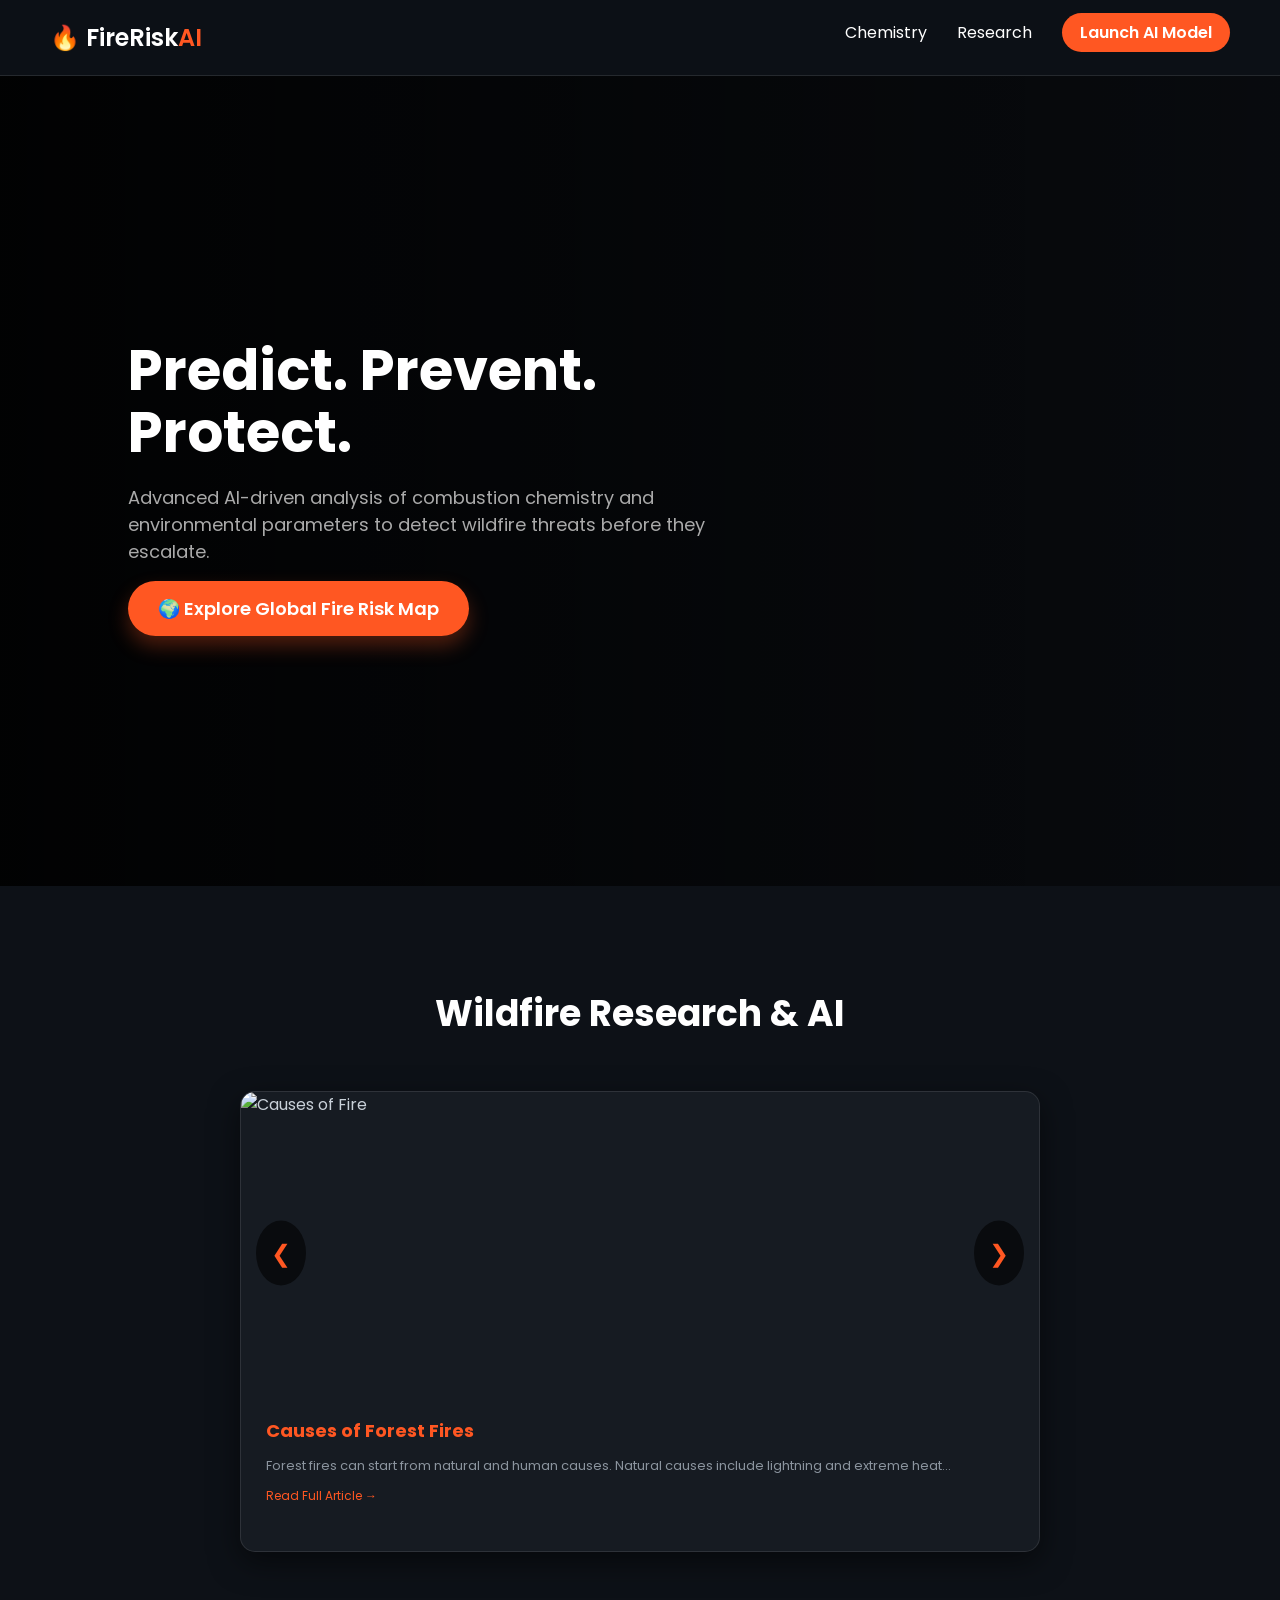
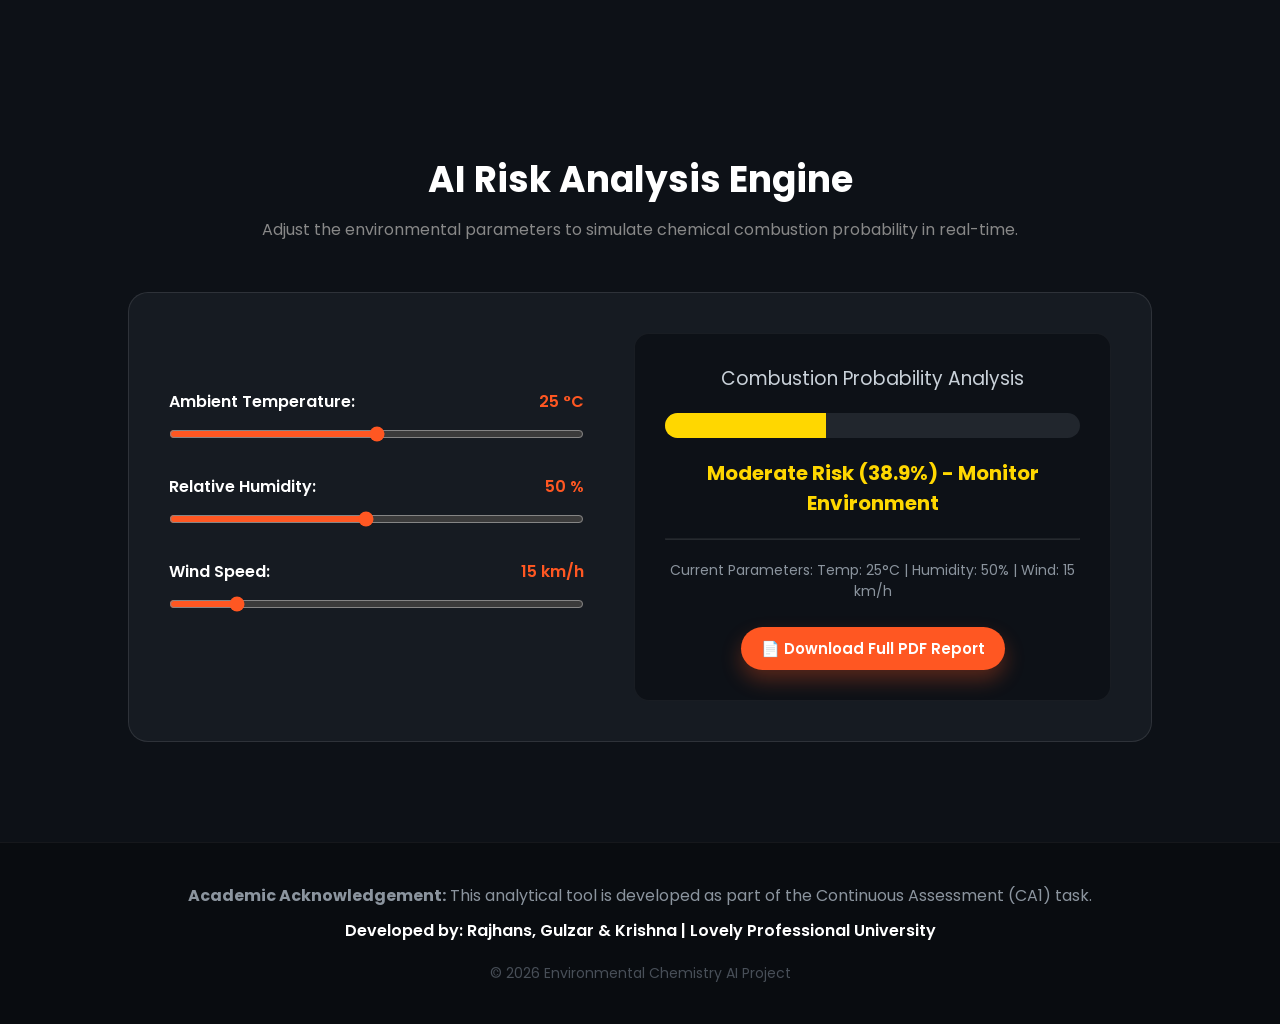
==== commit fb271a47: "fix: resolve blank page issue in PDF generation" ====
--- a/index.html
+++ b/index.html
@@ -38,7 +38,7 @@
             
             <div class="slider-track" id="slider-track">
                 
-                <!-- Slide 1 (Causes) -->
+                <!-- Slide 1 -->
                 <a href="topic1.html" target="_blank" class="slide-card" style="text-decoration: none; color: inherit;">
                     <img src="https://images.unsplash.com/photo-1542273917363-3b1817f69a2d?q=80&w=800&auto=format&fit=crop" alt="Causes of Fire" style="width: 100%; height: 300px; object-fit: cover;">
                     <div class="card-content">
@@ -48,9 +48,9 @@
                     </div>
                 </a>
 
-                <!-- Slide 2 (FIXED: Using Hero Image which is guaranteed to load on your PC) -->
+                <!-- Slide 2 -->
                 <a href="topic2.html" target="_blank" class="slide-card" style="text-decoration: none; color: inherit;">
-                    <img src="https://images.unsplash.com/photo-1600078686880-9279a0b1bc67?q=80&w=800&auto=format&fit=crop" alt="Impact of Wildfires" style="width: 100%; height: 300px; object-fit: cover;">
+                    <img src="smoke.webp" alt="Impact of Wildfires" style="width: 100%; height: 300px; object-fit: cover;">
                     <div class="card-content">
                         <h3 id="heading-2" style="font-size: 18px;">Scale and Impact</h3>
                         <p id="text-2" style="font-size: 13px;">Wildfires cause enormous environmental and economic losses. Globally, hundreds of millions of hectares are affected...</p>
@@ -114,6 +114,7 @@
                 </div>
             </div>
 
+            <!-- Website UI Display (Short) -->
             <div class="result-display" id="report-content" style="padding: 30px; background: #0d1117; border-radius: 15px;">
                 <h3 style="color: #c9d1d9; margin-bottom: 20px;">Combustion Probability Analysis</h3>
                 <div class="progress-bar-container">
@@ -127,7 +128,7 @@
                 </p>
                 
                 <button id="download-btn" class="btn-primary" onclick="downloadReport()" style="font-size: 15px; padding: 10px 20px; border: none; cursor: pointer; display: inline-block;">
-                    📄 Download PDF Report
+                    📄 Download Full PDF Report
                 </button>
             </div>
         </div>
@@ -141,6 +142,69 @@
         </div>
     </footer>
 
+    <!-- HIDDEN DETAILED A4 PDF TEMPLATE (Will only show inside the PDF) -->
+    <div id="pdf-export-container" style="display: none; padding: 50px; background: #ffffff; color: #000000; font-family: 'Helvetica Neue', Helvetica, Arial, sans-serif;">
+        
+        <!-- PDF Header -->
+        <div style="text-align: center; border-bottom: 3px solid #ff5722; padding-bottom: 25px; margin-bottom: 35px;">
+            <h1 style="color: #ff5722; margin: 0; font-size: 38px; font-weight: bold;">🔥 FireRisk<span style="color: #333;">AI</span></h1>
+            <p style="color: #555; margin-top: 10px; font-size: 18px; text-transform: uppercase; letter-spacing: 1px;">Automated Wildfire Probability & Environmental Analysis Report</p>
+        </div>
+
+        <!-- Meta Info -->
+        <div style="display: flex; justify-content: space-between; margin-bottom: 40px; font-size: 14px; color: #555; background: #f9f9f9; padding: 15px; border-radius: 8px; border: 1px solid #eee;">
+            <div><strong>Date & Time:</strong> <span id="pdf-date"></span></div>
+            <div><strong>Generated by:</strong> AI Prediction Engine</div>
+            <div><strong>Location Base:</strong> Global Simulation Model</div>
+        </div>
+
+        <!-- Core Analysis Box -->
+        <h2 style="font-size: 22px; border-bottom: 2px solid #eee; padding-bottom: 10px; color: #222;">1. Core Risk Assessment</h2>
+        <div style="margin: 25px 0; padding: 25px; border-radius: 8px; border-left: 6px solid #ffd700;" id="pdf-risk-box">
+            <h2 style="margin: 0; font-size: 28px;" id="pdf-risk-text">Moderate Risk (42.5%)</h2>
+            <p style="margin-top: 15px; font-size: 16px; color: #444; line-height: 1.6;" id="pdf-risk-desc">Conditions are moderately favorable for combustion. Continuous monitoring is advised.</p>
+        </div>
+
+        <!-- Environmental Parameters Table -->
+        <h2 style="font-size: 22px; border-bottom: 2px solid #eee; padding-bottom: 10px; margin-top: 40px; color: #222;">2. Environmental Parameters Recorded</h2>
+        <table style="width: 100%; border-collapse: collapse; margin-top: 20px; font-size: 15px;">
+            <tr style="background: #f4f4f4;">
+                <th style="padding: 12px; border: 1px solid #ddd; text-align: left; color: #333;">Environmental Factor</th>
+                <th style="padding: 12px; border: 1px solid #ddd; text-align: left; color: #333;">Recorded Value</th>
+                <th style="padding: 12px; border: 1px solid #ddd; text-align: left; color: #333;">Chemical/Physical Impact on Fire Risk</th>
+            </tr>
+            <tr>
+                <td style="padding: 12px; border: 1px solid #ddd; font-weight: 600;">Ambient Temperature</td>
+                <td style="padding: 12px; border: 1px solid #ddd; font-weight: bold; color: #d32f2f;" id="pdf-temp">25°C</td>
+                <td style="padding: 12px; border: 1px solid #ddd; color: #555;">High temperatures pre-heat forest fuels, lowering the chemical ignition point of vegetation.</td>
+            </tr>
+            <tr>
+                <td style="padding: 12px; border: 1px solid #ddd; font-weight: 600;">Relative Humidity</td>
+                <td style="padding: 12px; border: 1px solid #ddd; font-weight: bold; color: #1976d2;" id="pdf-hum">50%</td>
+                <td style="padding: 12px; border: 1px solid #ddd; color: #555;">Low humidity rapidly removes moisture from dead organic matter, making it highly combustible.</td>
+            </tr>
+            <tr>
+                <td style="padding: 12px; border: 1px solid #ddd; font-weight: 600;">Wind Speed</td>
+                <td style="padding: 12px; border: 1px solid #ddd; font-weight: bold; color: #388e3c;" id="pdf-wind">15 km/h</td>
+                <td style="padding: 12px; border: 1px solid #ddd; color: #555;">Winds supply excess oxygen to the combustion process and carry burning embers to new areas.</td>
+            </tr>
+        </table>
+
+        <!-- AI Recommendations & Warnings -->
+        <h2 style="font-size: 22px; border-bottom: 2px solid #eee; padding-bottom: 10px; margin-top: 40px; color: #222;">3. AI Predictive Insights & Action Plan</h2>
+        <div style="background: #fdfdfd; border: 1px solid #ddd; padding: 25px; border-radius: 8px; margin-top: 20px;">
+            <ul style="margin: 0; padding-left: 20px; line-height: 2; font-size: 15px; color: #333;" id="pdf-recommendations">
+                <!-- Dynamically populated via JavaScript -->
+            </ul>
+        </div>
+
+        <!-- Disclaimer Footer -->
+        <div style="margin-top: 60px; font-size: 12px; color: #888; text-align: justify; border-top: 1px solid #eee; padding-top: 20px; line-height: 1.5;">
+            <strong>IMPORTANT DISCLAIMER:</strong> This analytical report is generated by the FireRisk AI simulation model based on user-adjusted environmental inputs. It is strictly designed for educational, research, and predictive analysis purposes (Continuous Assessment Project). It does not replace official meteorological data, satellite monitoring, or government emergency warnings. In case of a real fire emergency, please contact your local emergency services immediately.
+        </div>
+    </div>
+
+    <!-- html2pdf library -->
     <script src="https://cdnjs.cloudflare.com/ajax/libs/html2pdf.js/0.10.1/html2pdf.bundle.min.js"></script>
     <script src="script.js"></script>
 </body>
